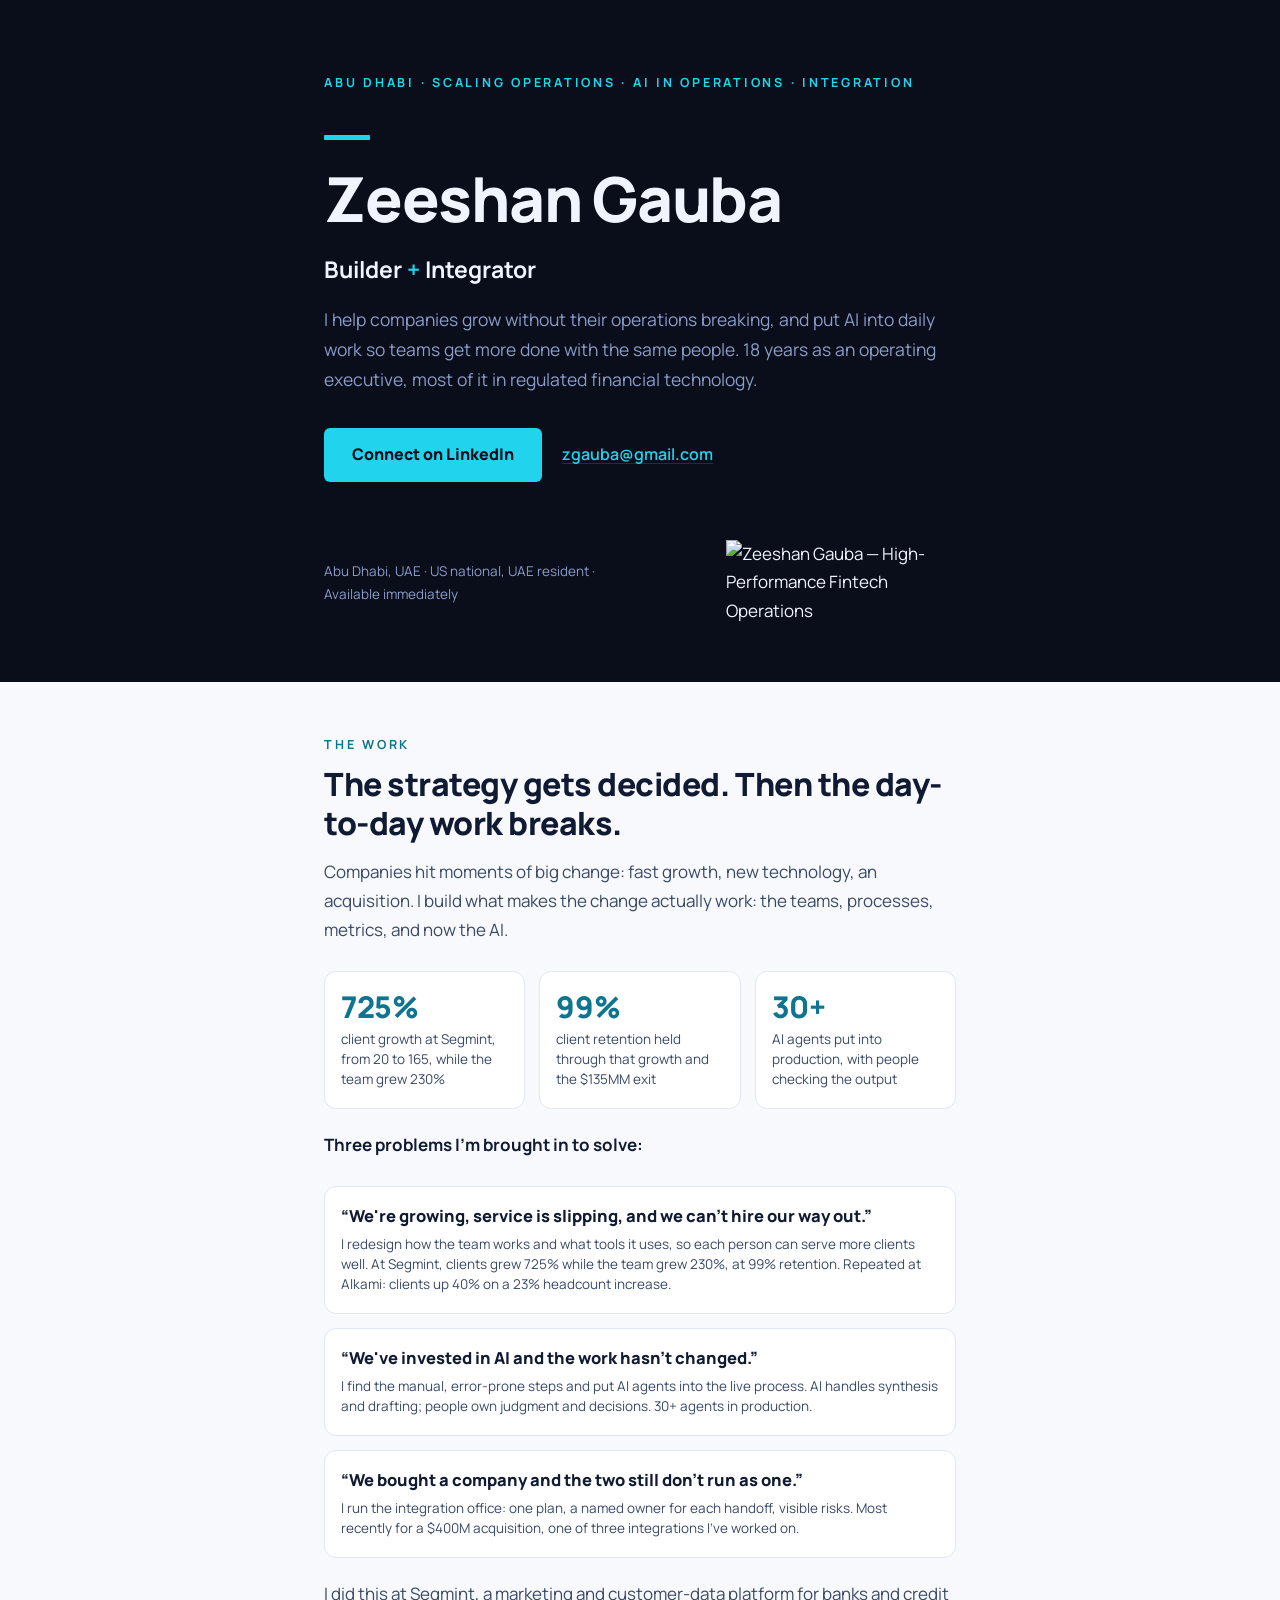
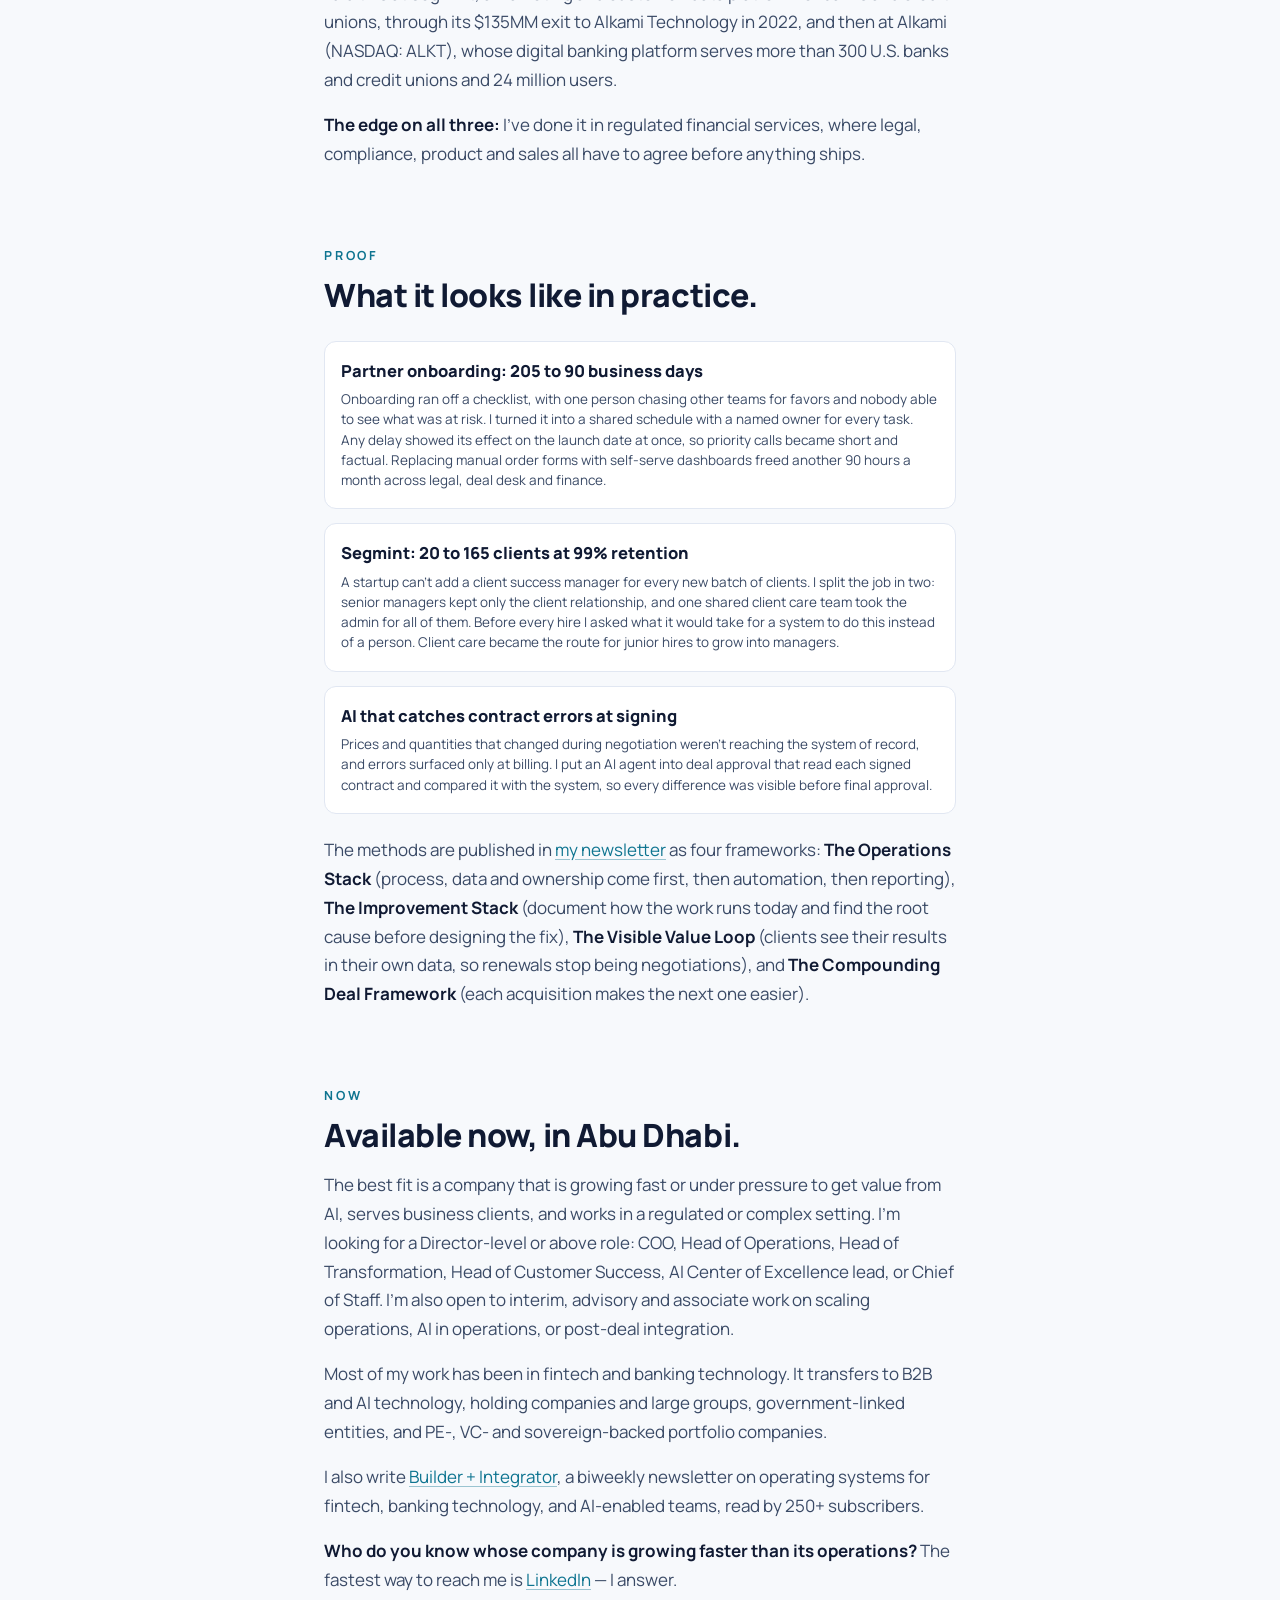
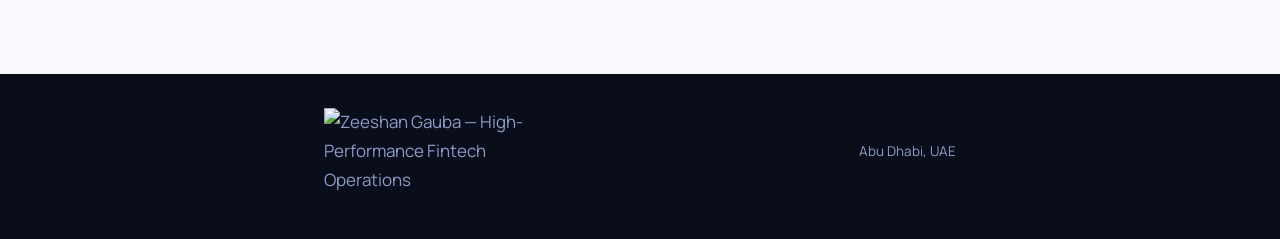
==== index.html @ a0ccc413 "Personal pages: align copy with updated positioning (#113) Lead with the one-line pitch and the thre" ====
<!doctype html>
<html lang="en">
<head>
<meta charset="utf-8">
<meta name="viewport" content="width=device-width, initial-scale=1">
<title>Zeeshan Gauba</title>
<meta name="description" content="Zeeshan Gauba — Builder + Integrator. I help companies grow without their operations breaking, and put AI into daily work so teams get more done with the same people.">
<meta property="og:title" content="Zeeshan Gauba — Builder + Integrator">
<meta property="og:description" content="I help companies grow without their operations breaking, and put AI into daily work so teams get more done with the same people.">
<meta property="og:type" content="website">
<link rel="icon" href="assets/zg-mark-cyan.svg" type="image/svg+xml">
<link rel="preconnect" href="https://fonts.googleapis.com">
<link rel="preconnect" href="https://fonts.gstatic.com" crossorigin>
<link href="https://fonts.googleapis.com/css2?family=Manrope:wght@400;600;700;800&display=swap" rel="stylesheet">
<style>
:root{
  --navy:#0A0E1A;
  --navy2:#0F1629;
  --cyan:#22D3EE;
  --coverText:#F0F4FF;
  --coverSub:#8B9CC8;
  --pagebg:#F7F9FC;
  --inkhead:#101A33;
  --inkbody:#3A4A66;
  --teal:#0E7490;
  --cardline:#E1E7F2;
}
*{box-sizing:border-box}
body{
  margin:0;
  background:var(--pagebg);
  color:var(--inkbody);
  font-family:'Manrope', 'Segoe UI', system-ui, sans-serif;
  font-size:17px;
  line-height:1.7;
  -webkit-font-smoothing:antialiased;
}
.wrap{max-width:680px; margin:0 auto; padding:0 24px}
a{color:var(--teal); text-decoration-color:rgba(14,116,144,.4); text-underline-offset:3px}
a:hover{text-decoration-color:var(--teal)}
a:focus-visible, .btn:focus-visible{outline:2.5px solid var(--cyan); outline-offset:3px; border-radius:3px}

/* ---- dark cover hero ---- */
.cover{background:var(--navy); color:var(--coverText); padding:72px 0 56px}
.eyebrow{
  font-size:12.5px; font-weight:700; letter-spacing:.22em; text-transform:uppercase;
  margin:0 0 42px;
}
.cover .eyebrow{color:var(--cyan)}
.rule{width:46px; height:5px; background:var(--cyan); border-radius:1px; margin:0 0 26px}
.cover h1{
  font-size:clamp(40px, 8.4vw, 62px);
  font-weight:800; letter-spacing:-.02em; line-height:1.06;
  margin:0 0 18px;
}
.cover .tag{
  font-size:clamp(19px, 3.8vw, 23px); font-weight:700; color:var(--coverText);
  margin:0 0 16px;
}
.cover .tag .plus{color:var(--cyan)}
.cover .lede{font-size:17.5px; color:var(--coverSub); max-width:56ch; margin:0 0 34px}
.btnrow{display:flex; gap:20px; align-items:center; flex-wrap:wrap}
.btn{
  display:inline-block; background:var(--cyan); color:var(--navy);
  text-decoration:none; font-size:16px; font-weight:800;
  padding:13px 28px; border-radius:6px;
}
.btn:hover{background:#4ADDF4}
.cover .quiet{color:var(--cyan); font-size:16px; font-weight:600}
.coverfoot{display:flex; align-items:center; justify-content:space-between; gap:16px; margin-top:58px; flex-wrap:wrap}
.coverfoot .who{font-size:13.5px; color:var(--coverSub); max-width:34ch}
.coverfoot img{width:min(230px, 52vw); height:auto; display:block}

/* ---- light body ---- */
section{padding:52px 0 8px}
h2{
  font-size:clamp(26px, 5vw, 32px); font-weight:800; letter-spacing:-.015em;
  color:var(--inkhead); margin:0 0 16px; line-height:1.2;
}
.body-ey{color:var(--teal); margin:0 0 10px}
section p{margin:0 0 16px; max-width:66ch}
section b{color:var(--inkhead)}

.cards{
  display:grid; grid-template-columns:repeat(3, minmax(0,1fr)); gap:14px;
  margin:26px 0 22px;
}
.card{
  background:#fff; border:1px solid var(--cardline); border-radius:12px;
  padding:18px 16px;
}
.card .n{font-size:30px; font-weight:800; color:var(--teal); line-height:1.1; letter-spacing:-.01em}
.card .l{font-size:13.5px; color:var(--inkbody); margin-top:6px; line-height:1.5}
@media (max-width:560px){
  .cards{grid-template-columns:1fr; gap:10px}
  .card{display:flex; align-items:baseline; gap:14px}
  .card .n{min-width:110px}
  .card .l{margin-top:0}
}
.cards.four{grid-template-columns:repeat(2, minmax(0,1fr))}
.card .t{font-size:16.5px; font-weight:800; color:var(--inkhead); line-height:1.3}
.card .t + .l{margin-top:8px}
@media (max-width:560px){
  .cards.four{grid-template-columns:1fr}
  .cards.four .card{display:block}
}

.cards.stack{grid-template-columns:1fr}
@media (max-width:560px){
  .cards.stack .card{display:block}
}

/* ---- dark footer ---- */
.foot{background:var(--navy); color:var(--coverSub); margin-top:56px; padding:34px 0 44px}
.foot .inner{display:flex; align-items:center; justify-content:space-between; gap:16px; flex-wrap:wrap}
.foot img{width:min(210px, 48vw); height:auto; display:block}
.foot .loc{font-size:13.5px}
</style>
</head>
<body>

<header class="cover">
  <div class="wrap">
    <p class="eyebrow">Abu Dhabi · Scaling Operations · AI in Operations · Integration</p>
    <div class="rule" aria-hidden="true"></div>
    <h1>Zeeshan Gauba</h1>
    <p class="tag">Builder <span class="plus">+</span> Integrator</p>
    <p class="lede">I help companies grow without their operations breaking, and put AI into daily work so teams get more done with the same people. 18 years as an operating executive, most of it in regulated financial technology.</p>
    <div class="btnrow">
      <a class="btn" href="https://www.linkedin.com/in/zeeshangauba" target="_blank" rel="noopener">Connect on LinkedIn</a>
      <a class="quiet" href="mailto:zgauba@gmail.com">zgauba@gmail.com</a>
    </div>
    <div class="coverfoot">
      <div class="who">Abu Dhabi, UAE · US national, UAE resident · Available immediately</div>
      <img src="assets/lockup.svg" alt="Zeeshan Gauba — High-Performance Fintech Operations">
    </div>
  </div>
</header>

<main>
  <section>
    <div class="wrap">
      <p class="eyebrow body-ey">The work</p>
      <h2>The strategy gets decided. Then the day-to-day work breaks.</h2>
      <p>Companies hit moments of big change: fast growth, new technology, an acquisition. I build what makes the change actually work: the teams, processes, metrics, and now the AI.</p>
      <div class="cards" role="group" aria-label="Career highlights">
        <div class="card"><div class="n">725%</div><div class="l">client growth at Segmint, from 20 to 165, while the team grew 230%</div></div>
        <div class="card"><div class="n">99%</div><div class="l">client retention held through that growth and the $135MM exit</div></div>
        <div class="card"><div class="n">30+</div><div class="l">AI agents put into production, with people checking the output</div></div>
      </div>
      <p><b>Three problems I'm brought in to solve:</b></p>
      <div class="cards stack" role="group" aria-label="Problems I solve">
        <div class="card"><div class="t">&ldquo;We're growing, service is slipping, and we can't hire our way out.&rdquo;</div><div class="l">I redesign how the team works and what tools it uses, so each person can serve more clients well. At Segmint, clients grew 725% while the team grew 230%, at 99% retention. Repeated at Alkami: clients up 40% on a 23% headcount increase.</div></div>
        <div class="card"><div class="t">&ldquo;We've invested in AI and the work hasn't changed.&rdquo;</div><div class="l">I find the manual, error-prone steps and put AI agents into the live process. AI handles synthesis and drafting; people own judgment and decisions. 30+ agents in production.</div></div>
        <div class="card"><div class="t">&ldquo;We bought a company and the two still don't run as one.&rdquo;</div><div class="l">I run the integration office: one plan, a named owner for each handoff, visible risks. Most recently for a $400M acquisition, one of three integrations I've worked on.</div></div>
      </div>
      <p>I did this at Segmint, a marketing and customer-data platform for banks and credit unions, through its $135MM exit to Alkami Technology in 2022, and then at Alkami (NASDAQ: ALKT), whose digital banking platform serves more than 300 U.S. banks and credit unions and 24 million users.</p>
      <p><b>The edge on all three:</b> I've done it in regulated financial services, where legal, compliance, product and sales all have to agree before anything ships.</p>
    </div>
  </section>

  <section>
    <div class="wrap">
      <p class="eyebrow body-ey">Proof</p>
      <h2>What it looks like in practice.</h2>
      <div class="cards stack" role="group" aria-label="Proof stories">
        <div class="card"><div class="t">Partner onboarding: 205 to 90 business days</div><div class="l">Onboarding ran off a checklist, with one person chasing other teams for favors and nobody able to see what was at risk. I turned it into a shared schedule with a named owner for every task. Any delay showed its effect on the launch date at once, so priority calls became short and factual. Replacing manual order forms with self-serve dashboards freed another 90 hours a month across legal, deal desk and finance.</div></div>
        <div class="card"><div class="t">Segmint: 20 to 165 clients at 99% retention</div><div class="l">A startup can't add a client success manager for every new batch of clients. I split the job in two: senior managers kept only the client relationship, and one shared client care team took the admin for all of them. Before every hire I asked what it would take for a system to do this instead of a person. Client care became the route for junior hires to grow into managers.</div></div>
        <div class="card"><div class="t">AI that catches contract errors at signing</div><div class="l">Prices and quantities that changed during negotiation weren't reaching the system of record, and errors surfaced only at billing. I put an AI agent into deal approval that read each signed contract and compared it with the system, so every difference was visible before final approval.</div></div>
      </div>
      <p>The methods are published in <a href="https://www.linkedin.com/newsletters/builder-integrator-7461525730414329856" target="_blank" rel="noopener">my newsletter</a> as four frameworks: <b>The Operations Stack</b> (process, data and ownership come first, then automation, then reporting), <b>The Improvement Stack</b> (document how the work runs today and find the root cause before designing the fix), <b>The Visible Value Loop</b> (clients see their results in their own data, so renewals stop being negotiations), and <b>The Compounding Deal Framework</b> (each acquisition makes the next one easier).</p>
    </div>
  </section>

  <section>
    <div class="wrap">
      <p class="eyebrow body-ey">Now</p>
      <h2>Available now, in Abu Dhabi.</h2>
      <p>The best fit is a company that is growing fast or under pressure to get value from AI, serves business clients, and works in a regulated or complex setting. I'm looking for a Director-level or above role: COO, Head of Operations, Head of Transformation, Head of Customer Success, AI Center of Excellence lead, or Chief of Staff. I'm also open to interim, advisory and associate work on scaling operations, AI in operations, or post-deal integration.</p>
      <p>Most of my work has been in fintech and banking technology. It transfers to B2B and AI technology, holding companies and large groups, government-linked entities, and PE-, VC- and sovereign-backed portfolio companies.</p>
      <p>I also write <a href="https://www.linkedin.com/newsletters/builder-integrator-7461525730414329856" target="_blank" rel="noopener">Builder + Integrator</a>, a biweekly newsletter on operating systems for fintech, banking technology, and AI-enabled teams, read by 250+ subscribers.</p>
      <p><b>Who do you know whose company is growing faster than its operations?</b> The fastest way to reach me is <a href="https://www.linkedin.com/in/zeeshangauba" target="_blank" rel="noopener">LinkedIn</a> — I answer.</p>
    </div>
  </section>
</main>

<footer class="foot">
  <div class="wrap inner">
    <img src="assets/lockup.svg" alt="Zeeshan Gauba — High-Performance Fintech Operations">
    <div class="loc">Abu Dhabi, UAE</div>
  </div>
</footer>
</body>
</html>
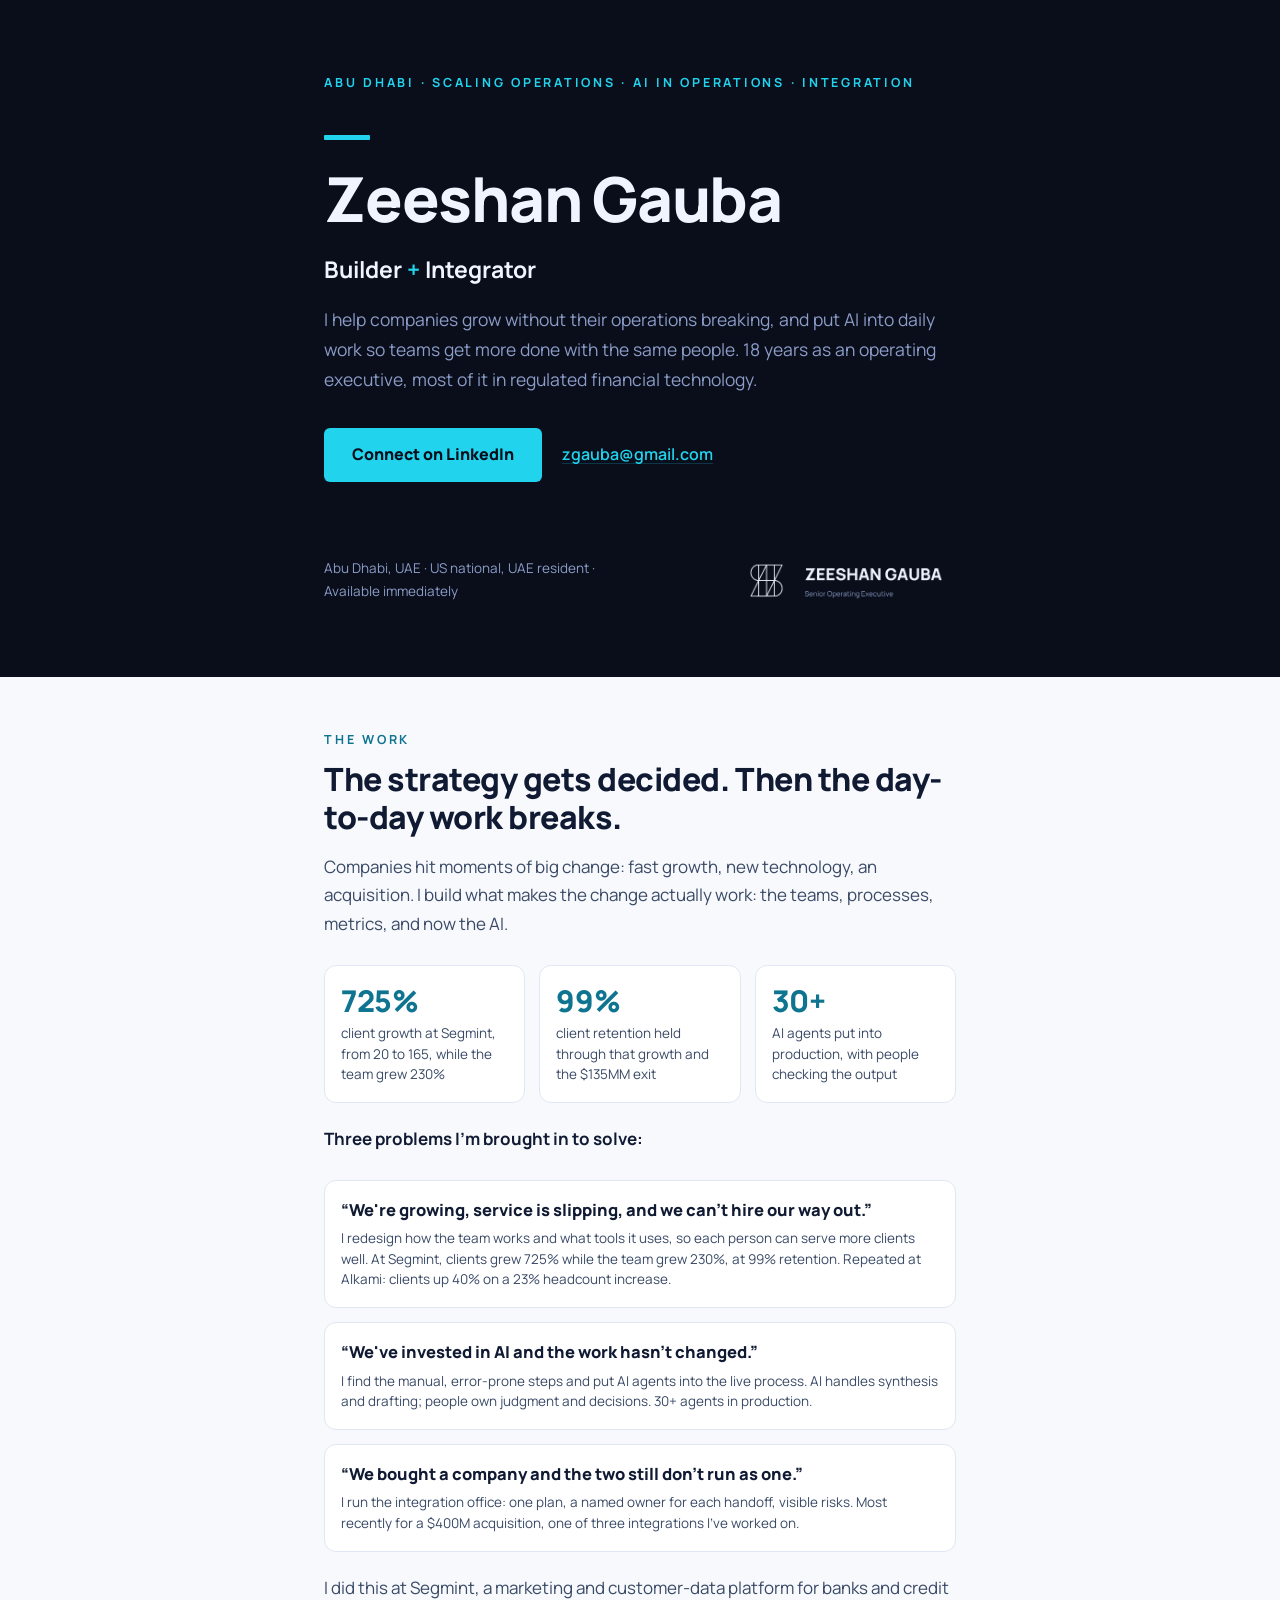
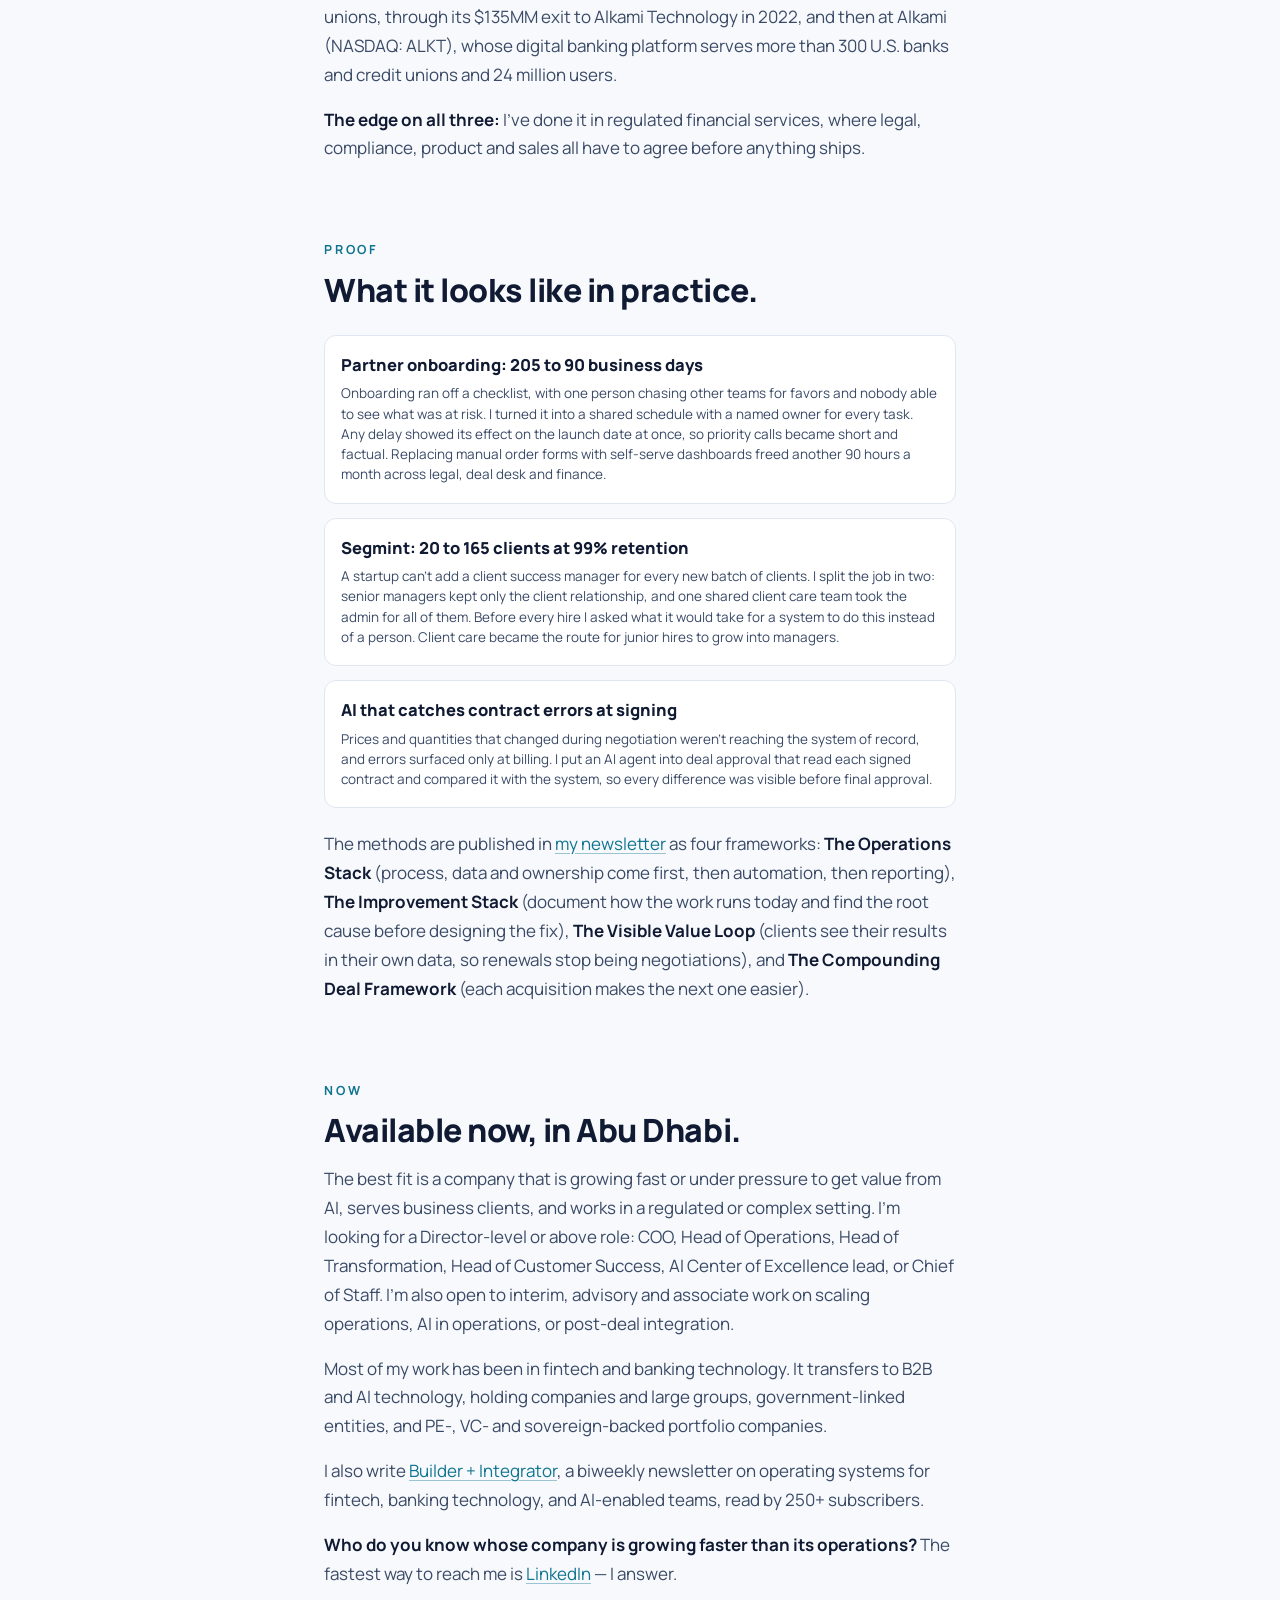
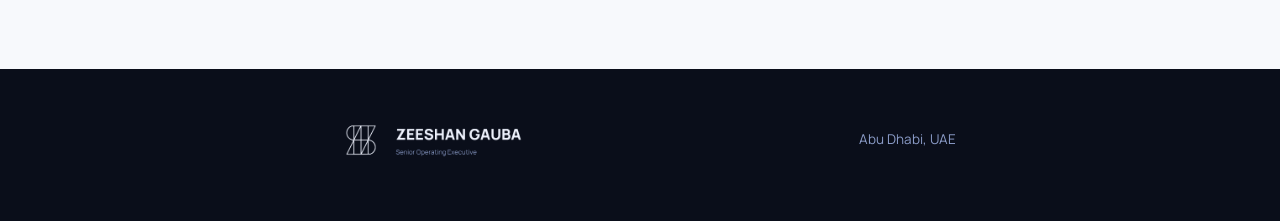
==== commit e600bb94: "Personal pages: new lockup with 'Senior Operating Executive' tagline (#115) Claude-Session: https://" ====
--- a/index.html
+++ b/index.html
@@ -132,7 +132,7 @@
     </div>
     <div class="coverfoot">
       <div class="who">Abu Dhabi, UAE · US national, UAE resident · Available immediately</div>
-      <img src="assets/lockup.svg" alt="Zeeshan Gauba — High-Performance Fintech Operations">
+      <img src="assets/lockup-horizontal-light.png" alt="Zeeshan Gauba — Senior Operating Executive">
     </div>
   </div>
 </header>
@@ -186,7 +186,7 @@
 
 <footer class="foot">
   <div class="wrap inner">
-    <img src="assets/lockup.svg" alt="Zeeshan Gauba — High-Performance Fintech Operations">
+    <img src="assets/lockup-horizontal-light.png" alt="Zeeshan Gauba — Senior Operating Executive">
     <div class="loc">Abu Dhabi, UAE</div>
   </div>
 </footer>
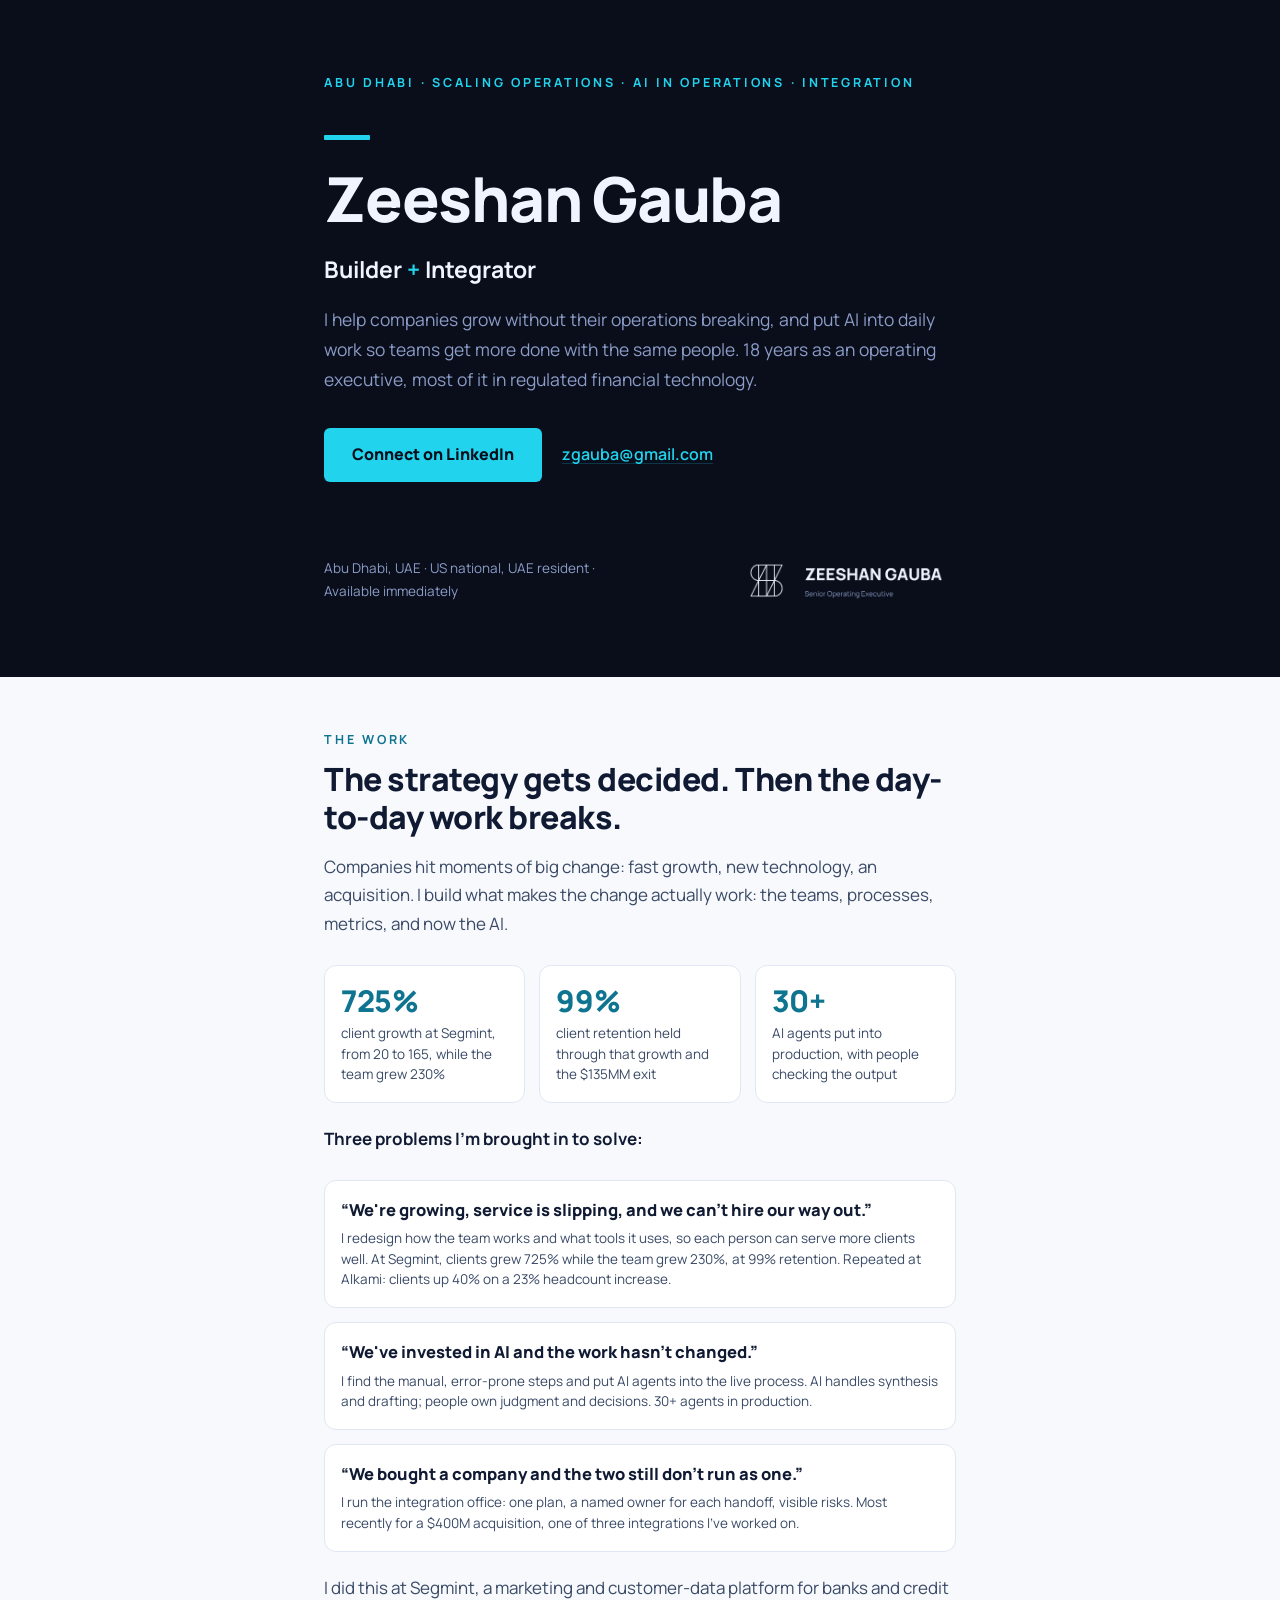
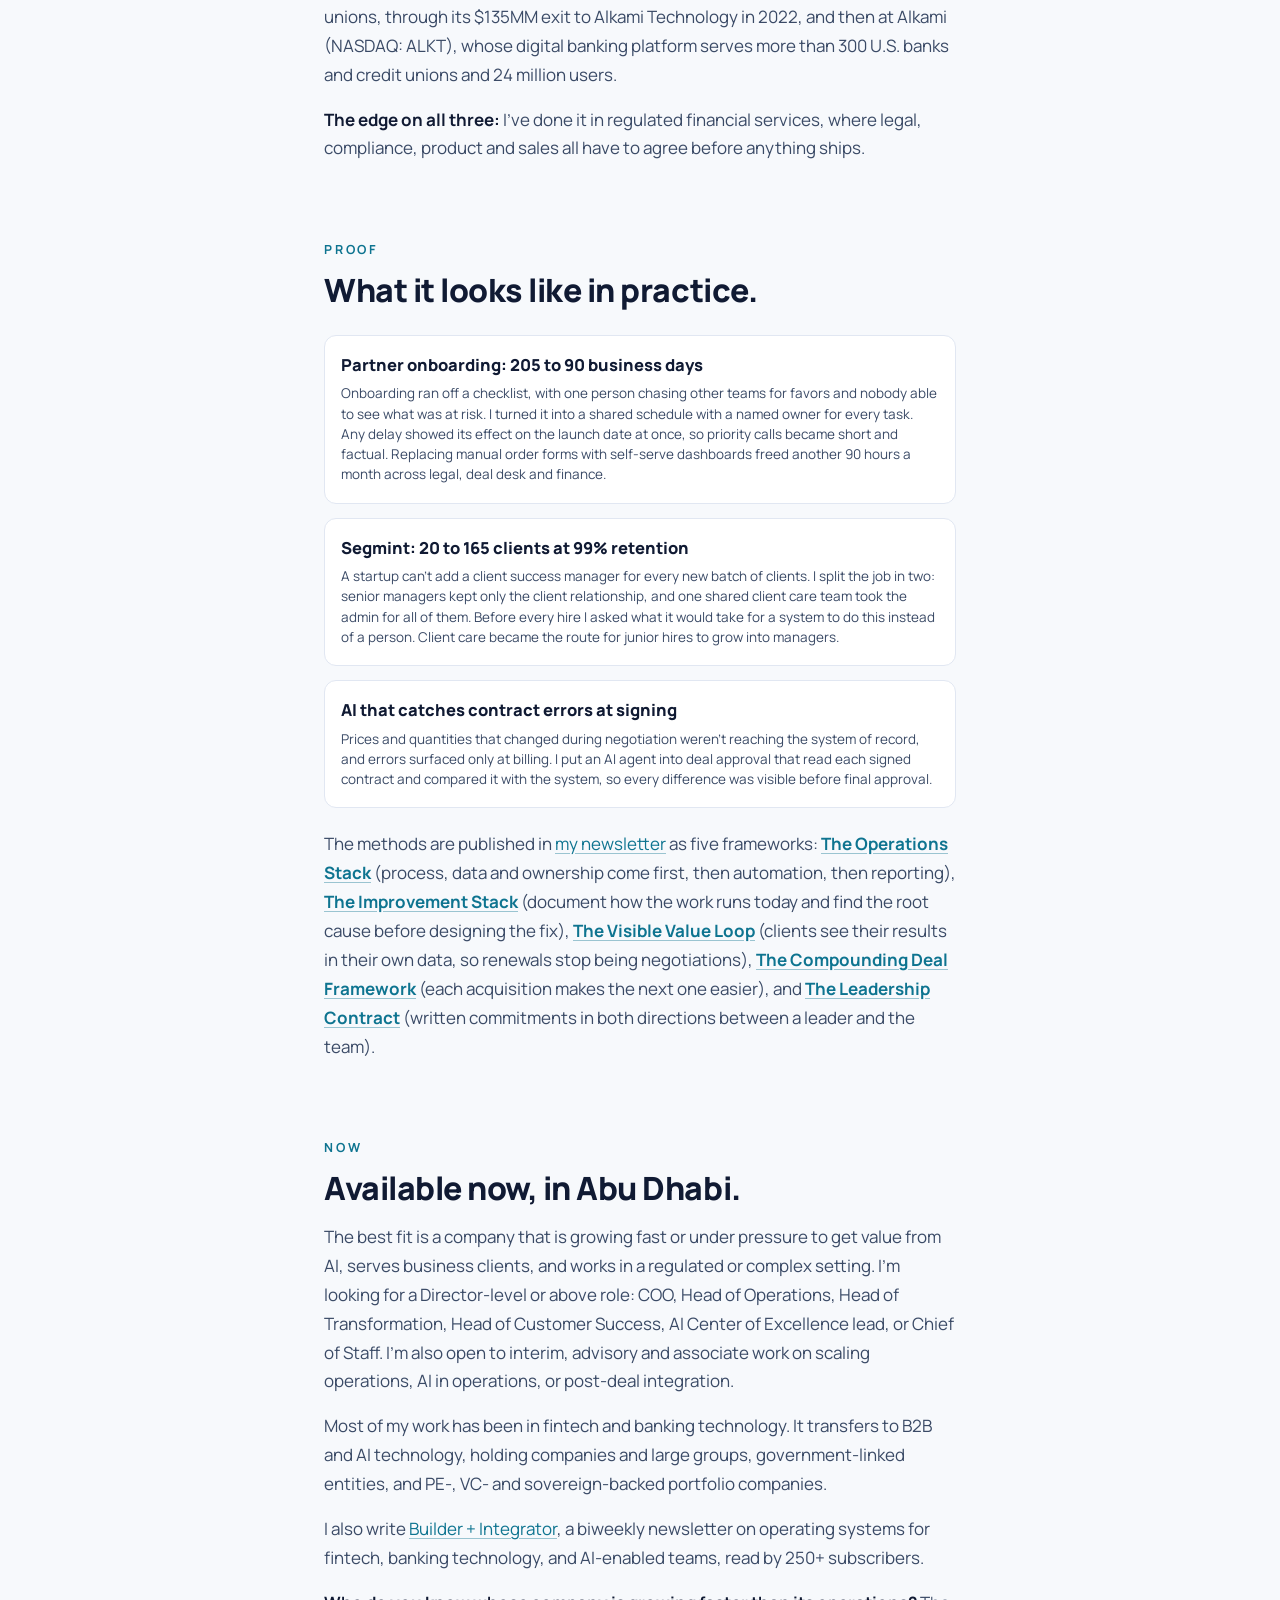
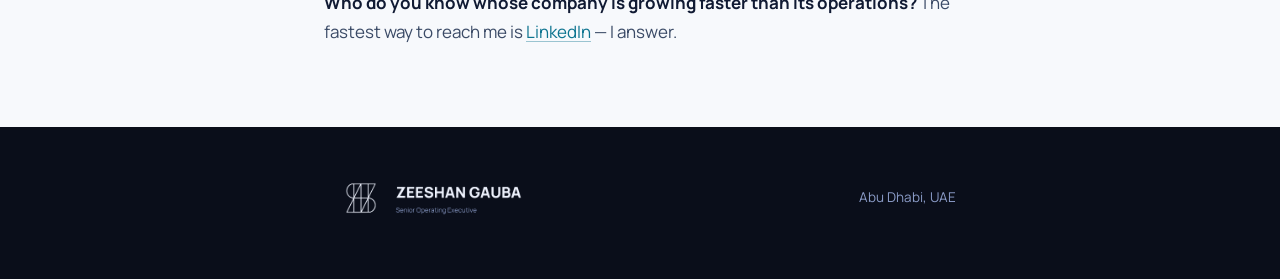
==== commit a988ad70: "Home: link frameworks to articles; retire /jubail/ variant (#118) * Home: link each framework to its" ====
--- a/index.html
+++ b/index.html
@@ -168,7 +168,7 @@
         <div class="card"><div class="t">Segmint: 20 to 165 clients at 99% retention</div><div class="l">A startup can't add a client success manager for every new batch of clients. I split the job in two: senior managers kept only the client relationship, and one shared client care team took the admin for all of them. Before every hire I asked what it would take for a system to do this instead of a person. Client care became the route for junior hires to grow into managers.</div></div>
         <div class="card"><div class="t">AI that catches contract errors at signing</div><div class="l">Prices and quantities that changed during negotiation weren't reaching the system of record, and errors surfaced only at billing. I put an AI agent into deal approval that read each signed contract and compared it with the system, so every difference was visible before final approval.</div></div>
       </div>
-      <p>The methods are published in <a href="https://www.linkedin.com/newsletters/builder-integrator-7461525730414329856" target="_blank" rel="noopener">my newsletter</a> as four frameworks: <b>The Operations Stack</b> (process, data and ownership come first, then automation, then reporting), <b>The Improvement Stack</b> (document how the work runs today and find the root cause before designing the fix), <b>The Visible Value Loop</b> (clients see their results in their own data, so renewals stop being negotiations), and <b>The Compounding Deal Framework</b> (each acquisition makes the next one easier).</p>
+      <p>The methods are published in <a href="https://www.linkedin.com/newsletters/builder-integrator-7461525730414329856" target="_blank" rel="noopener">my newsletter</a> as five frameworks: <b><a href="https://www.linkedin.com/posts/zeeshangauba_the-operations-stack-activity-7457391166167080960-r4YY" target="_blank" rel="noopener">The Operations Stack</a></b> (process, data and ownership come first, then automation, then reporting), <b><a href="https://www.linkedin.com/posts/zeeshangauba_the-improvement-stack-activity-7460652691288104960-r7u7" target="_blank" rel="noopener">The Improvement Stack</a></b> (document how the work runs today and find the root cause before designing the fix), <b><a href="https://www.linkedin.com/posts/zeeshangauba_the-visible-value-loop-part-1-activity-7490262750011609088-NUkb" target="_blank" rel="noopener">The Visible Value Loop</a></b> (clients see their results in their own data, so renewals stop being negotiations), <b><a href="https://www.linkedin.com/posts/zeeshangauba_the-compounding-deal-framework-activity-7500409626077712384-qeL9" target="_blank" rel="noopener">The Compounding Deal Framework</a></b> (each acquisition makes the next one easier), and <b><a href="https://www.linkedin.com/pulse/leadership-contract-zee-gauba-33cae/" target="_blank" rel="noopener">The Leadership Contract</a></b> (written commitments in both directions between a leader and the team).</p>
     </div>
   </section>
 
